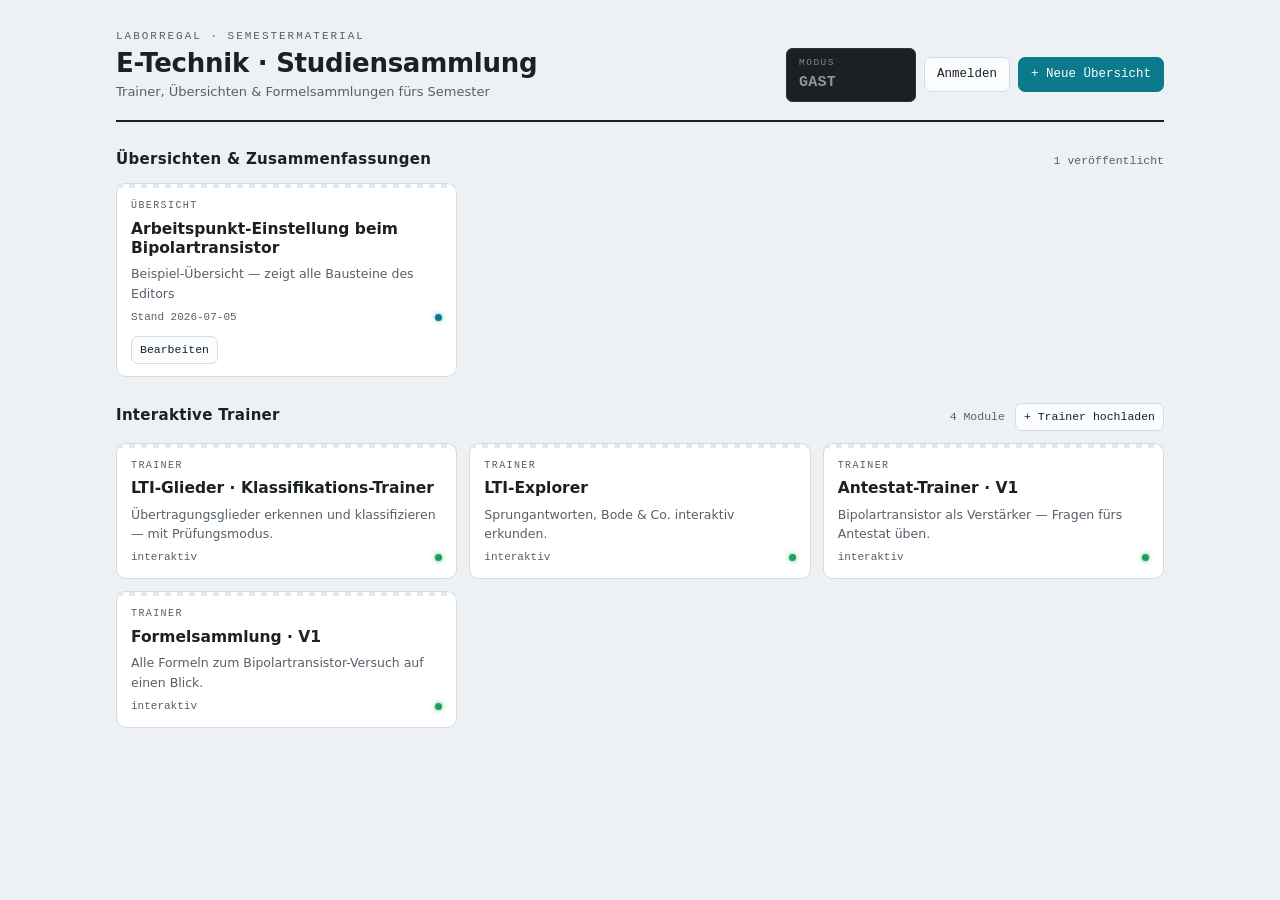
==== index.html @ 721b1efc "upload" ====
<!DOCTYPE html>
<html lang="de">
<head>
<meta charset="UTF-8">
<meta name="viewport" content="width=device-width, initial-scale=1.0">
<title>Studiensammlung · Portal</title>
<link rel="stylesheet" href="stil.css">
<script src="config.js"></script>
<script src="sammlung.js" defer></script>
</head>
<body>
<div class="wrap">

  <header class="top">
    <div class="brand">
      <p class="eyebrow">Laborregal · Semestermaterial</p>
      <h1 id="portalTitel">Studiensammlung</h1>
      <div class="sub" id="portalUntertitel"></div>
    </div>
    <div class="kopf-aktionen">
      <div class="readout aus" id="statusReadout">
        <span class="rlabel">Modus</span>
        <span class="rval" id="statusWert">GAST</span>
      </div>
      <button class="btn" id="btnLogin">Anmelden</button>
      <a class="btn primaer" id="btnNeu" href="editor.html" hidden>+ Neue Übersicht</a>
    </div>
  </header>

  <!-- Übersichten -->
  <section class="abschnitt">
    <div class="abschnitt-kopf">
      <h2>Übersichten &amp; Zusammenfassungen</h2>
      <span class="zaehler" id="zaehlerDocs"></span>
    </div>
    <div class="raster" id="rasterDocs"></div>
    <div class="leer" id="leerDocs" hidden>
      Noch keine Übersichten veröffentlicht.
      <span class="nur-admin" hidden> Melde dich an und klicke auf <strong>+ Neue Übersicht</strong>, um die erste zu bauen.</span>
    </div>
  </section>

  <!-- Lokale Entwürfe (nur sichtbar wenn vorhanden) -->
  <section class="abschnitt" id="abschnittEntwuerfe" hidden>
    <div class="abschnitt-kopf">
      <h2>Entwürfe auf diesem Gerät</h2>
      <span class="zaehler" id="zaehlerEntwuerfe"></span>
    </div>
    <div class="raster" id="rasterEntwuerfe"></div>
  </section>

  <!-- Trainer -->
  <section class="abschnitt">
    <div class="abschnitt-kopf">
      <h2>Interaktive Trainer</h2>
      <div style="display:flex;gap:10px;align-items:baseline">
        <span class="zaehler" id="zaehlerTrainer"></span>
        <button class="btn klein nur-admin" id="btnTrainerUpload" hidden>+ Trainer hochladen</button>
      </div>
    </div>
    <div class="raster" id="rasterTrainer"></div>
    <div class="leer" id="leerTrainer" hidden>
      Keine Trainer gefunden. Lege HTML-Dateien im Ordner <code>trainer/</code> ab und
      trage sie in <code>trainer/manifest.json</code> ein — oder lade sie nach dem Anmelden direkt hier hoch.
    </div>
  </section>

  <div class="hinweis kein-druck" id="hostHinweis" hidden>
    Diese Seite wurde direkt als Datei geöffnet — Inhalte aus <code>docs-data/</code> und
    <code>trainer/manifest.json</code> können so nicht geladen werden. Öffne die Sammlung über den
    Hosting-Link (z.&nbsp;B. GitHub Pages) oder starte lokal einen Mini-Server.
  </div>

</div>

<!-- Login-Dialog -->
<dialog id="dlgLogin">
  <h2>Anmelden</h2>
  <p id="loginText"></p>
  <label for="tokenInput">GitHub-Token</label>
  <input type="password" id="tokenInput" placeholder="github_pat_…" autocomplete="off">
  <div class="hinweis">
    Token erstellen: GitHub → Settings → Developer settings → <strong>Fine-grained tokens</strong> →
    „Generate new token" → nur dieses Repository auswählen → Berechtigung
    <strong>Contents: Read and write</strong>. Der Token bleibt ausschließlich in diesem Browser gespeichert.
  </div>
  <div class="hinweis fehler" id="loginFehler" hidden></div>
  <div class="dialog-fuss">
    <button class="btn" id="btnLoginAbbruch">Abbrechen</button>
    <button class="btn gefahr" id="btnLogout" hidden>Abmelden</button>
    <button class="btn primaer" id="btnLoginOk">Anmelden</button>
  </div>
</dialog>

<!-- Trainer-Upload-Dialog -->
<dialog id="dlgUpload">
  <h2>Trainer hochladen</h2>
  <p>Die HTML-Datei wird in den Ordner <code>trainer/</code> des Repositorys übernommen und
     erscheint danach automatisch im Portal. Gehören mehrere Dateien zusammen (z.&nbsp;B. eine
     <code>.js</code>-Datei), lade sie nacheinander hoch — nur die HTML-Datei braucht Titel und Beschreibung.</p>
  <label for="uplDatei">Datei</label>
  <input type="file" id="uplDatei" accept=".html,.htm,.js,.css,.json,.svg,.png">
  <label for="uplTitel">Titel (für die Kachel)</label>
  <input type="text" id="uplTitel" placeholder="z. B. Antestat-Trainer V2">
  <label for="uplBeschreibung">Kurzbeschreibung</label>
  <input type="text" id="uplBeschreibung" placeholder="Worum geht's?">
  <div class="hinweis fehler" id="uplFehler" hidden></div>
  <div class="hinweis ok-meldung" id="uplOk" hidden></div>
  <div class="dialog-fuss">
    <button class="btn" id="btnUplAbbruch">Schließen</button>
    <button class="btn primaer" id="btnUplOk">Hochladen</button>
  </div>
</dialog>

<script defer>
document.addEventListener("DOMContentLoaded", async () => {
  const S = window.Sammlung, C = S.CFG;
  const $ = id => document.getElementById(id);

  $("portalTitel").textContent = C.titel || "Studiensammlung";
  $("portalUntertitel").textContent = C.untertitel || "";
  document.title = (C.titel || "Studiensammlung") + " · Portal";

  if (location.protocol === "file:") $("hostHinweis").hidden = false;

  /* ---------- Status / Adminmodus ---------- */
  function statusZeigen(){
    const admin = S.eingeloggt();
    $("statusWert").textContent = admin ? (S.repoKonfiguriert() ? "ADMIN" : "LOKAL") : "GAST";
    $("statusReadout").classList.toggle("aus", !admin);
    $("btnLogin").textContent = admin ? "Angemeldet ✓" : "Anmelden";
    $("btnNeu").hidden = !admin;
    document.querySelectorAll(".nur-admin").forEach(e => e.hidden = !admin);
  }

  /* ---------- Übersichten laden ---------- */
  const idx = await S.indexLaden();
  const rD = $("rasterDocs");
  idx.docs.forEach(d => {
    const a = document.createElement("a");
    a.className = "karte doc";
    a.href = "viewer.html?doc=" + encodeURIComponent(d.id);
    a.innerHTML = `
      <span class="modul">Übersicht</span>
      <h3>${S.esc(d.titel)}</h3>
      <p>${S.esc(d.untertitel || "")}</p>
      <div class="fuss"><span>Stand ${S.esc(d.stand || "")}</span><span class="led"></span></div>
      <div class="karten-werkzeuge nur-admin" hidden>
        <a class="btn klein" href="editor.html?doc=${encodeURIComponent(d.id)}">Bearbeiten</a>
      </div>`;
    a.querySelectorAll(".karten-werkzeuge a").forEach(x => x.addEventListener("click", e => e.stopPropagation()));
    rD.appendChild(a);
  });
  $("zaehlerDocs").textContent = idx.docs.length + " veröffentlicht";
  $("leerDocs").hidden = idx.docs.length > 0;

  /* ---------- Lokale Entwürfe ---------- */
  const entwuerfe = Object.values(S.lokaleDocs()).filter(d => !idx.docs.some(x => x.id === d.id));
  if (entwuerfe.length){
    $("abschnittEntwuerfe").hidden = false;
    $("zaehlerEntwuerfe").textContent = entwuerfe.length + " nur in diesem Browser";
    const rE = $("rasterEntwuerfe");
    entwuerfe.forEach(d => {
      const a = document.createElement("a");
      a.className = "karte doc entwurf";
      a.href = "editor.html?doc=" + encodeURIComponent(d.id);
      a.innerHTML = `
        <span class="modul">Entwurf</span>
        <h3>${S.esc(d.titel || "Ohne Titel")}</h3>
        <p>${S.esc(d.untertitel || "")}</p>
        <div class="fuss"><span>Stand ${S.esc(d.stand || "")}</span><span class="led"></span></div>`;
      rE.appendChild(a);
    });
  }

  /* ---------- Trainer laden ---------- */
  const man = await S.manifestLaden();
  const rT = $("rasterTrainer");
  man.trainer.forEach(t => {
    const a = document.createElement("a");
    a.className = "karte";
    a.href = t.datei;
    a.innerHTML = `
      <span class="modul">Trainer</span>
      <h3>${S.esc(t.titel)}</h3>
      <p>${S.esc(t.beschreibung || "")}</p>
      <div class="fuss"><span>interaktiv</span><span class="led"></span></div>`;
    rT.appendChild(a);
  });
  $("zaehlerTrainer").textContent = man.trainer.length + " Module";
  $("leerTrainer").hidden = man.trainer.length > 0;

  /* ---------- Login ---------- */
  const dlg = $("dlgLogin");
  $("btnLogin").addEventListener("click", () => {
    $("loginText").textContent = S.repoKonfiguriert()
      ? `Repository: ${C.owner}/${C.repo}. Mit deinem Token kannst du Übersichten veröffentlichen und Trainer hochladen.`
      : "Es ist noch kein Repository in config.js eingetragen — du kannst dich trotzdem anmelden und im Lokal-Modus Entwürfe bauen.";
    $("btnLogout").hidden = !S.eingeloggt();
    $("loginFehler").hidden = true;
    $("tokenInput").value = "";
    dlg.showModal();
  });
  $("btnLoginAbbruch").addEventListener("click", () => dlg.close());
  $("btnLogout").addEventListener("click", () => { S.setToken(""); statusZeigen(); dlg.close(); });
  $("btnLoginOk").addEventListener("click", async () => {
    const t = $("tokenInput").value.trim();
    if (!t){ zeigFehler("Bitte Token einfügen."); return; }
    if (S.repoKonfiguriert()){
      $("btnLoginOk").disabled = true;
      const chk = await S.tokenPruefen(t).catch(e => ({ok:false, grund:String(e)}));
      $("btnLoginOk").disabled = false;
      if (!chk.ok){ zeigFehler(chk.grund); return; }
    }
    S.setToken(t); statusZeigen(); dlg.close();
  });
  function zeigFehler(msg){ const f = $("loginFehler"); f.textContent = msg; f.hidden = false; }

  /* ---------- Trainer-Upload ---------- */
  const dlgU = $("dlgUpload");
  $("btnTrainerUpload").addEventListener("click", () => {
    $("uplFehler").hidden = true; $("uplOk").hidden = true;
    dlgU.showModal();
  });
  $("btnUplAbbruch").addEventListener("click", () => dlgU.close());
  $("btnUplOk").addEventListener("click", async () => {
    const f = $("uplDatei").files[0];
    if (!f){ $("uplFehler").textContent = "Bitte eine Datei auswählen."; $("uplFehler").hidden = false; return; }
    $("btnUplOk").disabled = true; $("uplFehler").hidden = true;
    try{
      const istHtml = /\.html?$/i.test(f.name);
      await S.trainerHochladen(f, istHtml ? ($("uplTitel").value.trim() || f.name) : null,
                               istHtml ? $("uplBeschreibung").value.trim() : null);
      // Nicht-HTML-Dateien nur ablegen, nicht ins Manifest — trainerHochladen trägt immer ein,
      // daher für Begleitdateien Hinweis geben:
      $("uplOk").textContent = `„${f.name}" wurde hochgeladen. GitHub Pages braucht 1–2 Minuten, bis es live ist.`;
      $("uplOk").hidden = false;
    }catch(e){
      $("uplFehler").textContent = e.message; $("uplFehler").hidden = false;
    }finally{
      $("btnUplOk").disabled = false;
    }
  });

  statusZeigen();
});
</script>
</body>
</html>
---- stil.css ----
/* ============================================================
   stil.css — Labor-Ästhetik der bestehenden Trainer,
   fortgeführt für Portal, Editor, Viewer & PDF-Druck
   ============================================================ */
:root{
  --paper:#eef1f4; --panel:#ffffff; --ink:#1a2024; --ink-soft:#55606a;
  --line:#d4dbe2; --grid:#e3e8ed;
  --trace:#17a35b; --trace-dk:#0f7c44;
  --teal:#0b7a8c; --teal-2:#0e94aa;
  --amber:#d98a1f; --amber-bg:#fcf3e2;
  --red:#d6453d; --red-bg:#fbeae9;
  --green-bg:#e6f6ee; --violet:#5f3dc4; --violet-bg:#f6f3fd;
  --mono:'JetBrains Mono',ui-monospace,'SF Mono',Menlo,Consolas,'Liberation Mono',monospace;
  --sans:ui-sans-serif,system-ui,'Segoe UI',Roboto,Helvetica,Arial,sans-serif;
  --r:10px;
}
*{box-sizing:border-box}
html,body{margin:0;padding:0}
body{
  background:var(--paper); color:var(--ink); font-family:var(--sans);
  font-size:15px; line-height:1.55; -webkit-font-smoothing:antialiased;
}
.wrap{max-width:1080px;margin:0 auto;padding:0 16px 72px}
a{color:var(--teal)}
button{font:inherit}
:focus-visible{outline:2px solid var(--teal); outline-offset:2px}

/* ---------- Kopfzeile ---------- */
header.top{
  display:flex;align-items:flex-end;justify-content:space-between;gap:16px;flex-wrap:wrap;
  padding:28px 0 18px;border-bottom:2px solid var(--ink);margin-bottom:20px;
}
.brand .eyebrow{font-family:var(--mono);font-size:11px;letter-spacing:.18em;text-transform:uppercase;color:var(--ink-soft);margin:0 0 4px}
.brand h1{margin:0;font-size:26px;font-weight:800;letter-spacing:-.01em;line-height:1.1}
.brand .sub{font-size:13px;color:var(--ink-soft);margin-top:4px}
.kopf-aktionen{display:flex;gap:8px;align-items:center;flex-wrap:wrap}

/* DMM-Readout als Status-Anzeige */
.readout{
  font-family:var(--mono);background:var(--ink);color:var(--trace);
  border-radius:7px;padding:8px 13px;min-width:130px;
  box-shadow:inset 0 0 0 1px #2c343b;
}
.readout .rlabel{font-size:9.5px;letter-spacing:.16em;text-transform:uppercase;color:#7c8b86;display:block}
.readout .rval{font-size:15px;font-weight:700;letter-spacing:.02em}
.readout.aus{color:#8b969f}

/* ---------- Buttons & Chips ---------- */
.btn{
  font-family:var(--mono);font-size:12.5px;border:1px solid var(--line);background:#fbfcfd;
  color:var(--ink);padding:7px 12px;border-radius:7px;cursor:pointer;transition:all .12s;
  text-decoration:none;display:inline-flex;align-items:center;gap:6px;
}
.btn:hover{border-color:#b9c2cc;background:#f2f6f8}
.btn.primaer{background:var(--teal);border-color:var(--teal);color:#fff}
.btn.primaer:hover{background:var(--teal-2)}
.btn.gruen{background:var(--trace-dk);border-color:var(--trace-dk);color:#fff}
.btn.gefahr{color:var(--red);border-color:#eccfcd}
.btn.gefahr:hover{background:var(--red-bg)}
.btn.klein{padding:4px 8px;font-size:11.5px}
.btn:disabled{opacity:.45;cursor:not-allowed}

/* ---------- Abschnitte & Kartenraster ---------- */
.abschnitt{margin:26px 0}
.abschnitt-kopf{display:flex;align-items:baseline;justify-content:space-between;gap:12px;flex-wrap:wrap;margin-bottom:12px}
.abschnitt-kopf h2{margin:0;font-size:15px;font-weight:800;letter-spacing:.02em}
.abschnitt-kopf .zaehler{font-family:var(--mono);font-size:11.5px;color:var(--ink-soft)}

.raster{display:grid;grid-template-columns:repeat(auto-fill,minmax(255px,1fr));gap:12px}

/* Gerätekarte — jede Kachel wie ein Einschub-Modul im Laborregal */
.karte{
  position:relative;background:var(--panel);border:1px solid var(--line);border-radius:var(--r);
  padding:14px 14px 12px;display:flex;flex-direction:column;gap:6px;min-height:118px;
  text-decoration:none;color:var(--ink);transition:border-color .12s, transform .12s;
}
.karte::before{ /* "Befestigungsschiene" oben */
  content:"";position:absolute;inset:0 0 auto 0;height:4px;border-radius:var(--r) var(--r) 0 0;
  background:repeating-linear-gradient(90deg,var(--grid) 0 6px,transparent 6px 12px);
}
.karte:hover{border-color:var(--teal);transform:translateY(-1px)}
.karte .modul{font-family:var(--mono);font-size:10px;letter-spacing:.14em;text-transform:uppercase;color:var(--ink-soft)}
.karte h3{margin:0;font-size:15.5px;font-weight:750;line-height:1.25}
.karte p{margin:0;font-size:12.5px;color:var(--ink-soft);flex:1}
.karte .fuss{display:flex;justify-content:space-between;align-items:center;font-family:var(--mono);font-size:11px;color:var(--ink-soft)}
.karte .led{width:7px;height:7px;border-radius:50%;background:var(--trace);box-shadow:0 0 5px rgba(23,163,91,.7)}
.karte.doc .led{background:var(--teal);box-shadow:0 0 5px rgba(11,122,140,.6)}
.karte.entwurf .led{background:var(--amber);box-shadow:0 0 5px rgba(217,138,31,.6)}
.karten-werkzeuge{display:flex;gap:6px;margin-top:4px}

.leer{
  border:1.5px dashed var(--line);border-radius:var(--r);padding:22px;text-align:center;
  color:var(--ink-soft);font-size:13px;background:#f7f9fa;
}

/* ---------- Dialog ---------- */
dialog{
  border:1px solid var(--line);border-radius:12px;background:var(--panel);color:var(--ink);
  max-width:480px;width:calc(100vw - 40px);padding:20px;box-shadow:0 18px 50px rgba(20,30,40,.25);
}
dialog::backdrop{background:rgba(26,32,36,.45)}
dialog h2{margin:0 0 6px;font-size:17px}
dialog p{font-size:13px;color:var(--ink-soft);margin:8px 0}
dialog label{display:block;font-family:var(--mono);font-size:11px;letter-spacing:.08em;text-transform:uppercase;color:var(--ink-soft);margin:12px 0 4px}
dialog input[type=text],dialog input[type=password],dialog textarea{
  width:100%;border:1px solid var(--line);border-radius:7px;padding:8px 10px;font:inherit;background:#fbfcfd;
}
.dialog-fuss{display:flex;justify-content:flex-end;gap:8px;margin-top:16px}
.hinweis{font-size:12px;color:var(--ink-soft);background:#f2f6f8;border:1px solid var(--grid);border-radius:7px;padding:8px 10px;margin-top:10px}
.fehler{color:var(--red);background:var(--red-bg);border-color:#eccfcd}
.ok-meldung{color:var(--trace-dk);background:var(--green-bg);border-color:#bfe6d0}
code{font-family:var(--mono);font-size:.92em;background:#f2f6f8;border:1px solid var(--grid);border-radius:4px;padding:1px 4px}

/* ============================================================
   Übersichts-"Blatt" — geteilt von Editor, Viewer und Druck
   ============================================================ */
.blatt{
  background:#fff;border:1px solid var(--line);border-radius:4px;
  box-shadow:0 2px 14px rgba(20,30,40,.08);
  max-width:820px;margin:0 auto;padding:52px 58px 64px;
}
@media (max-width:640px){ .blatt{padding:28px 20px 40px} }
.blatt-kopf{border-bottom:2px solid var(--ink);padding-bottom:14px;margin-bottom:22px}
.blatt-kopf .eyebrow{font-family:var(--mono);font-size:10.5px;letter-spacing:.16em;text-transform:uppercase;color:var(--ink-soft)}
.blatt-kopf h1{margin:4px 0 0;font-size:26px;font-weight:800;letter-spacing:-.01em;line-height:1.15}
.blatt-kopf .untertitel{margin:6px 0 0;color:var(--ink-soft);font-size:14px}

.blk{margin:0 0 14px}
.blk h2{font-size:19px;margin:26px 0 8px;padding-bottom:5px;border-bottom:1.5px solid var(--grid);font-weight:800}
.blk h3{font-size:15.5px;margin:18px 0 6px;font-weight:750}
.blk p{margin:0}
.blk ul,.blk ol{margin:0;padding-left:24px}
.blk li{margin:3px 0}
.blk mark{background:#fff3bf;padding:0 2px;border-radius:2px}
.blk hr{border:0;border-top:1.5px dashed var(--line);margin:20px 0}

.formel{
  font-family:var(--mono);font-size:15px;text-align:center;
  background:#f7f9fa;border:1px solid var(--grid);border-radius:7px;
  padding:14px 16px;overflow-x:auto;
}
.formel sub,.formel sup{font-size:.68em}

.tabelle-huelle{overflow-x:auto}
.blk table{border-collapse:collapse;width:100%;font-size:13.5px}
.blk th,.blk td{border:1px solid var(--line);padding:6px 10px;text-align:left;vertical-align:top}
.blk th{background:#f2f6f8;font-weight:700;font-family:var(--mono);font-size:12px}
.blk tr:nth-child(even) td{background:#fafbfc}

.box{border:1px solid;border-radius:8px;padding:11px 13px;font-size:13.5px}
.box-label{font-family:var(--mono);font-size:10.5px;letter-spacing:.14em;text-transform:uppercase;font-weight:700;margin-bottom:4px}
.box-info{background:#eef7f9;border-color:#c4dfe5}.box-info .box-label{color:var(--teal)}
.box-merke{background:var(--green-bg);border-color:#bfe6d0}.box-merke .box-label{color:var(--trace-dk)}
.box-achtung{background:var(--amber-bg);border-color:#ecd6ae}.box-achtung .box-label{color:var(--amber)}
.box-beispiel{background:var(--violet-bg);border-color:#d0c4f0}.box-beispiel .box-label{color:var(--violet)}

.spalten{display:grid;grid-template-columns:1fr 1fr;gap:18px}
@media (max-width:560px){.spalten{grid-template-columns:1fr}}

.blk figure{margin:0;text-align:center}
.blk figure img{max-width:100%;border:1px solid var(--grid);border-radius:6px}
.blk figcaption{font-family:var(--mono);font-size:11.5px;color:var(--ink-soft);margin-top:6px}

/* ---------- Druck / PDF ---------- */
@page{ size:A4; margin:16mm 15mm 18mm; }
@media print{
  body{background:#fff}
  .kein-druck{display:none !important}
  .wrap{max-width:none;padding:0}
  .blatt{border:0;box-shadow:none;border-radius:0;max-width:none;padding:0;margin:0}
  .blk h2{break-after:avoid}
  .blk h3{break-after:avoid}
  .box,.formel,.blk figure,.blk table tr{break-inside:avoid}
  a{color:inherit;text-decoration:none}
}

@media (prefers-reduced-motion: reduce){
  *{transition:none !important;animation:none !important}
}
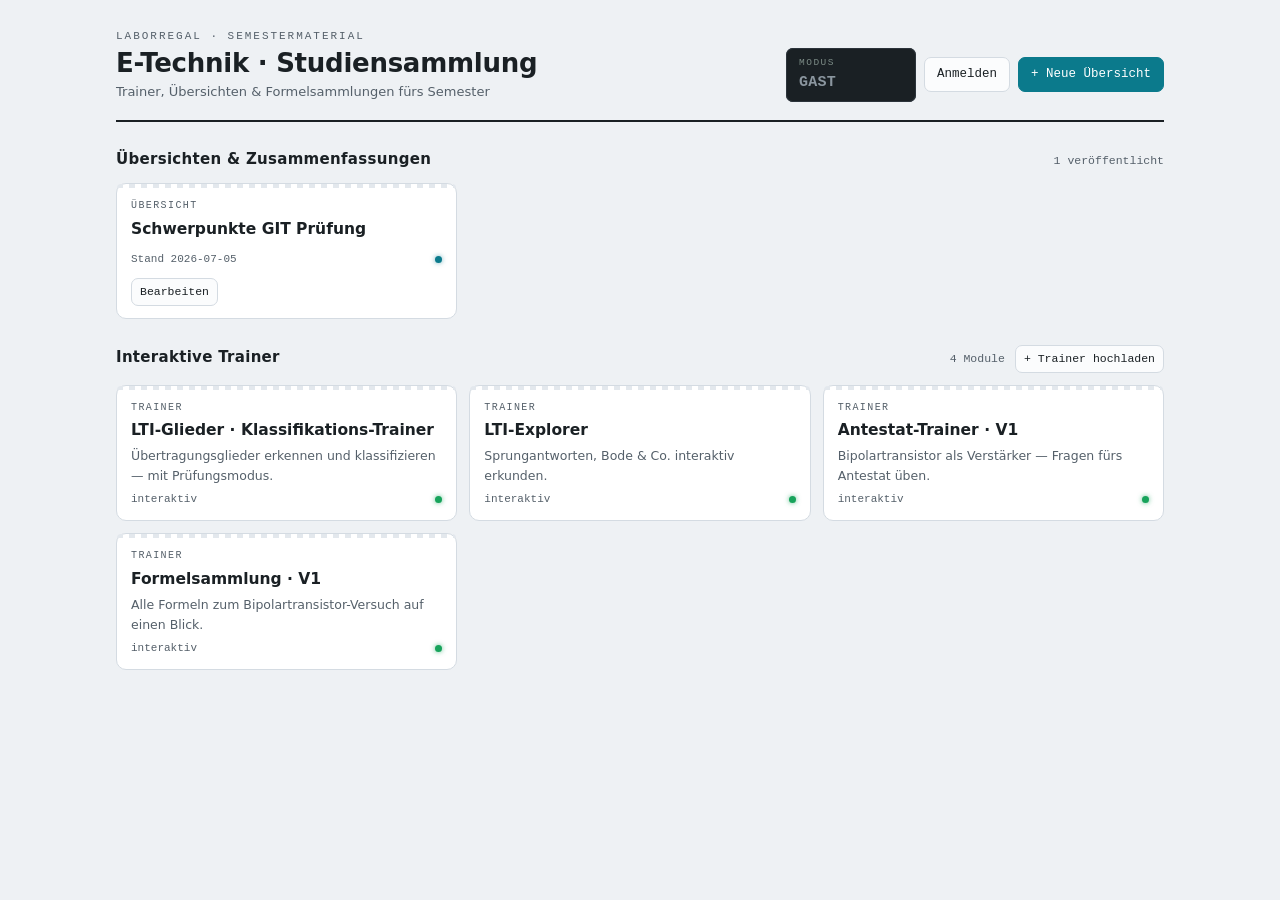
==== commit 13cba846: "Update (Code)" ====
--- a/index.html
+++ b/index.html
@@ -4,9 +4,9 @@
 <meta charset="UTF-8">
 <meta name="viewport" content="width=device-width, initial-scale=1.0">
 <title>Studiensammlung · Portal</title>
-<link rel="stylesheet" href="stil.css">
-<script src="config.js"></script>
-<script src="sammlung.js" defer></script>
+<link rel="stylesheet" href="stil.css?v=5">
+<script src="config.js?v=5"></script>
+<script src="sammlung.js?v=5" defer></script>
 </head>
 <body>
 <div class="wrap">
@@ -133,62 +133,70 @@
     document.querySelectorAll(".nur-admin").forEach(e => e.hidden = !admin);
   }
 
-  /* ---------- Übersichten laden ---------- */
-  const idx = await S.indexLaden();
-  const rD = $("rasterDocs");
-  idx.docs.forEach(d => {
-    const a = document.createElement("a");
-    a.className = "karte doc";
-    a.href = "viewer.html?doc=" + encodeURIComponent(d.id);
-    a.innerHTML = `
-      <span class="modul">Übersicht</span>
-      <h3>${S.esc(d.titel)}</h3>
-      <p>${S.esc(d.untertitel || "")}</p>
-      <div class="fuss"><span>Stand ${S.esc(d.stand || "")}</span><span class="led"></span></div>
-      <div class="karten-werkzeuge nur-admin" hidden>
-        <a class="btn klein" href="editor.html?doc=${encodeURIComponent(d.id)}">Bearbeiten</a>
-      </div>`;
-    a.querySelectorAll(".karten-werkzeuge a").forEach(x => x.addEventListener("click", e => e.stopPropagation()));
-    rD.appendChild(a);
-  });
-  $("zaehlerDocs").textContent = idx.docs.length + " veröffentlicht";
-  $("leerDocs").hidden = idx.docs.length > 0;
-
-  /* ---------- Lokale Entwürfe ---------- */
-  const entwuerfe = Object.values(S.lokaleDocs()).filter(d => !idx.docs.some(x => x.id === d.id));
-  if (entwuerfe.length){
-    $("abschnittEntwuerfe").hidden = false;
-    $("zaehlerEntwuerfe").textContent = entwuerfe.length + " nur in diesem Browser";
-    const rE = $("rasterEntwuerfe");
-    entwuerfe.forEach(d => {
+  /* ---------- Übersichten: sofort anzeigen, im Hintergrund auffrischen ---------- */
+  function renderDocs(idx){
+    const rD = $("rasterDocs");
+    rD.innerHTML = "";
+    idx.docs.forEach(d => {
       const a = document.createElement("a");
-      a.className = "karte doc entwurf";
-      a.href = "editor.html?doc=" + encodeURIComponent(d.id);
+      a.className = "karte doc";
+      a.href = "viewer.html?doc=" + encodeURIComponent(d.id);
       a.innerHTML = `
-        <span class="modul">Entwurf</span>
-        <h3>${S.esc(d.titel || "Ohne Titel")}</h3>
+        <span class="modul">Übersicht</span>
+        <h3>${S.esc(d.titel)}</h3>
         <p>${S.esc(d.untertitel || "")}</p>
-        <div class="fuss"><span>Stand ${S.esc(d.stand || "")}</span><span class="led"></span></div>`;
-      rE.appendChild(a);
+        <div class="fuss"><span>Stand ${S.esc(d.stand || "")}</span><span class="led"></span></div>
+        <div class="karten-werkzeuge nur-admin" hidden>
+          <a class="btn klein" href="editor.html?doc=${encodeURIComponent(d.id)}">Bearbeiten</a>
+        </div>`;
+      a.querySelectorAll(".karten-werkzeuge a").forEach(x => x.addEventListener("click", e => e.stopPropagation()));
+      rD.appendChild(a);
     });
+    $("zaehlerDocs").textContent = idx.docs.length + " veröffentlicht";
+    $("leerDocs").hidden = idx.docs.length > 0;
+
+    // Lokale Entwürfe (nur die, die nicht veröffentlicht sind)
+    const entwuerfe = Object.values(S.lokaleDocs()).filter(d => !idx.docs.some(x => x.id === d.id));
+    $("abschnittEntwuerfe").hidden = !entwuerfe.length;
+    if (entwuerfe.length){
+      $("zaehlerEntwuerfe").textContent = entwuerfe.length + " nur in diesem Browser";
+      const rE = $("rasterEntwuerfe");
+      rE.innerHTML = "";
+      entwuerfe.forEach(d => {
+        const a = document.createElement("a");
+        a.className = "karte doc entwurf";
+        a.href = "editor.html?doc=" + encodeURIComponent(d.id);
+        a.innerHTML = `
+          <span class="modul">Entwurf</span>
+          <h3>${S.esc(d.titel || "Ohne Titel")}</h3>
+          <p>${S.esc(d.untertitel || "")}</p>
+          <div class="fuss"><span>Stand ${S.esc(d.stand || "")}</span><span class="led"></span></div>`;
+        rE.appendChild(a);
+      });
+    }
+    statusZeigen(); // .nur-admin-Sichtbarkeit nach jedem Neuzeichnen anwenden
   }
-
-  /* ---------- Trainer laden ---------- */
-  const man = await S.manifestLaden();
-  const rT = $("rasterTrainer");
-  man.trainer.forEach(t => {
-    const a = document.createElement("a");
-    a.className = "karte";
-    a.href = t.datei;
-    a.innerHTML = `
-      <span class="modul">Trainer</span>
-      <h3>${S.esc(t.titel)}</h3>
-      <p>${S.esc(t.beschreibung || "")}</p>
-      <div class="fuss"><span>interaktiv</span><span class="led"></span></div>`;
-    rT.appendChild(a);
-  });
-  $("zaehlerTrainer").textContent = man.trainer.length + " Module";
-  $("leerTrainer").hidden = man.trainer.length > 0;
+  S.lebendLaden("docs-data/index.json", renderDocs);
+
+  /* ---------- Trainer: sofort anzeigen, im Hintergrund auffrischen ---------- */
+  function renderTrainer(man){
+    const rT = $("rasterTrainer");
+    rT.innerHTML = "";
+    man.trainer.forEach(t => {
+      const a = document.createElement("a");
+      a.className = "karte";
+      a.href = t.datei;
+      a.innerHTML = `
+        <span class="modul">Trainer</span>
+        <h3>${S.esc(t.titel)}</h3>
+        <p>${S.esc(t.beschreibung || "")}</p>
+        <div class="fuss"><span>interaktiv</span><span class="led"></span></div>`;
+      rT.appendChild(a);
+    });
+    $("zaehlerTrainer").textContent = man.trainer.length + " Module";
+    $("leerTrainer").hidden = man.trainer.length > 0;
+  }
+  S.lebendLaden("trainer/manifest.json", renderTrainer);
 
   /* ---------- Login ---------- */
   const dlg = $("dlgLogin");
--- a/stil.css
+++ b/stil.css
@@ -125,10 +125,11 @@
 .blatt-kopf h1{margin:4px 0 0;font-size:26px;font-weight:800;letter-spacing:-.01em;line-height:1.15}
 .blatt-kopf .untertitel{margin:6px 0 0;color:var(--ink-soft);font-size:14px}
 
-.blk{margin:0 0 14px}
-.blk h2{font-size:19px;margin:26px 0 8px;padding-bottom:5px;border-bottom:1.5px solid var(--grid);font-weight:800}
-.blk h3{font-size:15.5px;margin:18px 0 6px;font-weight:750}
-.blk p{margin:0}
+.blk{margin:0 0 14px} /* Fallback; wird pro Block inline überschrieben */
+.blk h2{font-size:19px;margin:12px 0 8px;padding-bottom:5px;border-bottom:1.5px solid var(--grid);font-weight:800}
+.blk h3{font-size:15.5px;margin:6px 0 6px;font-weight:750}
+.blk p,.blk .fliess{margin:0}
+.blk .fliess ul,.blk .fliess ol,.box ul,.box ol,.spalte ul,.spalte ol,.blk td ul,.blk td ol{margin:4px 0}
 .blk ul,.blk ol{margin:0;padding-left:24px}
 .blk li{margin:3px 0}
 .blk mark{background:#fff3bf;padding:0 2px;border-radius:2px}
@@ -157,6 +158,15 @@
 .spalten{display:grid;grid-template-columns:1fr 1fr;gap:18px}
 @media (max-width:560px){.spalten{grid-template-columns:1fr}}
 
+.codeblock{position:relative;background:#f7f9fa;border:1px solid var(--grid);border-radius:7px}
+.codeblock .code-label{position:absolute;top:7px;right:11px;font-family:var(--mono);font-size:10px;letter-spacing:.13em;text-transform:uppercase;color:var(--ink-soft)}
+.codeblock pre{margin:0;padding:12px 14px;overflow-x:auto;font-family:var(--mono);font-size:13px;line-height:1.55;tab-size:2}
+.codeblock code{font-family:inherit}
+.c-kw{color:var(--teal);font-weight:700}
+.c-str{color:var(--trace-dk)}
+.c-com{color:#8a949e;font-style:italic}
+.c-num{color:var(--amber)}
+
 .blk figure{margin:0;text-align:center}
 .blk figure img{max-width:100%;border:1px solid var(--grid);border-radius:6px}
 .blk figcaption{font-family:var(--mono);font-size:11.5px;color:var(--ink-soft);margin-top:6px}
@@ -170,7 +180,7 @@
   .blatt{border:0;box-shadow:none;border-radius:0;max-width:none;padding:0;margin:0}
   .blk h2{break-after:avoid}
   .blk h3{break-after:avoid}
-  .box,.formel,.blk figure,.blk table tr{break-inside:avoid}
+  .box,.formel,.codeblock,.blk figure,.blk table tr{break-inside:avoid}
   a{color:inherit;text-decoration:none}
 }
 
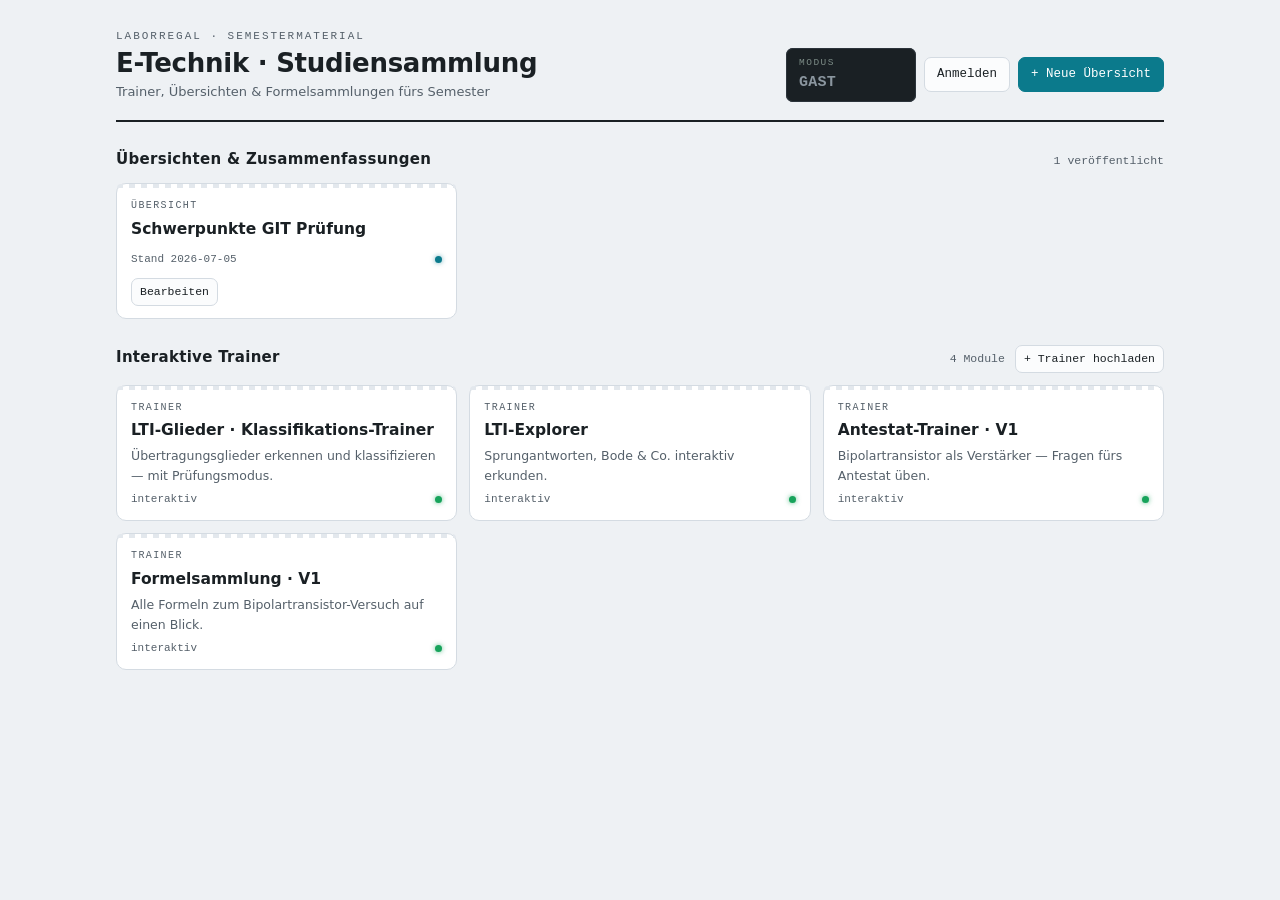
==== commit 75f79062: "Update (Print)" ====
--- a/index.html
+++ b/index.html
@@ -4,9 +4,9 @@
 <meta charset="UTF-8">
 <meta name="viewport" content="width=device-width, initial-scale=1.0">
 <title>Studiensammlung · Portal</title>
-<link rel="stylesheet" href="stil.css?v=5">
-<script src="config.js?v=5"></script>
-<script src="sammlung.js?v=5" defer></script>
+<link rel="stylesheet" href="stil.css?v=6">
+<script src="config.js?v=6"></script>
+<script src="sammlung.js?v=6" defer></script>
 </head>
 <body>
 <div class="wrap">
--- a/stil.css
+++ b/stil.css
@@ -172,12 +172,21 @@
 .blk figcaption{font-family:var(--mono);font-size:11.5px;color:var(--ink-soft);margin-top:6px}
 
 /* ---------- Druck / PDF ---------- */
-@page{ size:A4; margin:16mm 15mm 18mm; }
+/* Seitenrand 0 → der Browser hat keinen Platz mehr für seine Kopf-/Fußzeilen
+   (Datum, Titel, URL) und lässt sie weg. Die Ränder bauen wir selbst:
+   links/rechts über body-Padding, oben/unten über Abstandshalter, die sich
+   dank table-header/footer-group auf JEDER Seite wiederholen. */
+.druck-abstand{display:none}
+@page{ size:A4; margin:0; }
 @media print{
-  body{background:#fff}
+  body{background:#fff;padding:0 15mm}
   .kein-druck{display:none !important}
   .wrap{max-width:none;padding:0}
-  .blatt{border:0;box-shadow:none;border-radius:0;max-width:none;padding:0;margin:0}
+  .blatt{border:0;box-shadow:none;border-radius:0;max-width:none;padding:0;margin:0;display:table;width:100%}
+  .druck-abstand.oben{display:table-header-group}
+  .druck-abstand.unten{display:table-footer-group}
+  .druck-abstand.oben > div{height:13mm}
+  .druck-abstand.unten > div{height:15mm}
   .blk h2{break-after:avoid}
   .blk h3{break-after:avoid}
   .box,.formel,.codeblock,.blk figure,.blk table tr{break-inside:avoid}
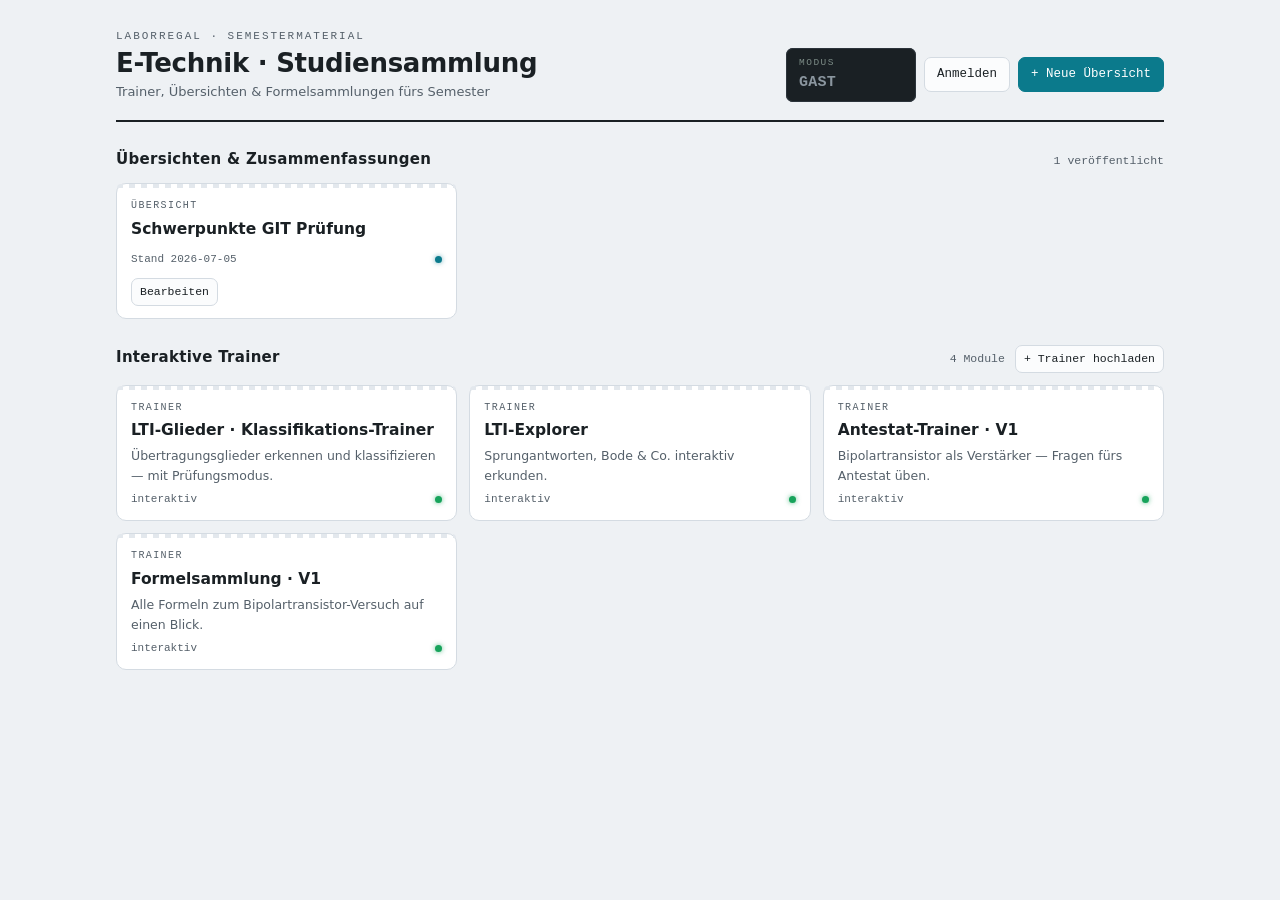
==== commit 098d491f: "Bugfix (codeblock)" ====
--- a/index.html
+++ b/index.html
@@ -4,9 +4,9 @@
 <meta charset="UTF-8">
 <meta name="viewport" content="width=device-width, initial-scale=1.0">
 <title>Studiensammlung · Portal</title>
-<link rel="stylesheet" href="stil.css?v=6">
-<script src="config.js?v=6"></script>
-<script src="sammlung.js?v=6" defer></script>
+<link rel="stylesheet" href="stil.css?v=7">
+<script src="config.js?v=7"></script>
+<script src="sammlung.js?v=7" defer></script>
 </head>
 <body>
 <div class="wrap">
--- a/stil.css
+++ b/stil.css
@@ -161,7 +161,7 @@
 .codeblock{position:relative;background:#f7f9fa;border:1px solid var(--grid);border-radius:7px}
 .codeblock .code-label{position:absolute;top:7px;right:11px;font-family:var(--mono);font-size:10px;letter-spacing:.13em;text-transform:uppercase;color:var(--ink-soft)}
 .codeblock pre{margin:0;padding:12px 14px;overflow-x:auto;font-family:var(--mono);font-size:13px;line-height:1.55;tab-size:2}
-.codeblock code{font-family:inherit}
+.codeblock code{font-family:inherit;font-size:inherit;background:none;border:0;border-radius:0;padding:0;display:block}
 .c-kw{color:var(--teal);font-weight:700}
 .c-str{color:var(--trace-dk)}
 .c-com{color:#8a949e;font-style:italic}
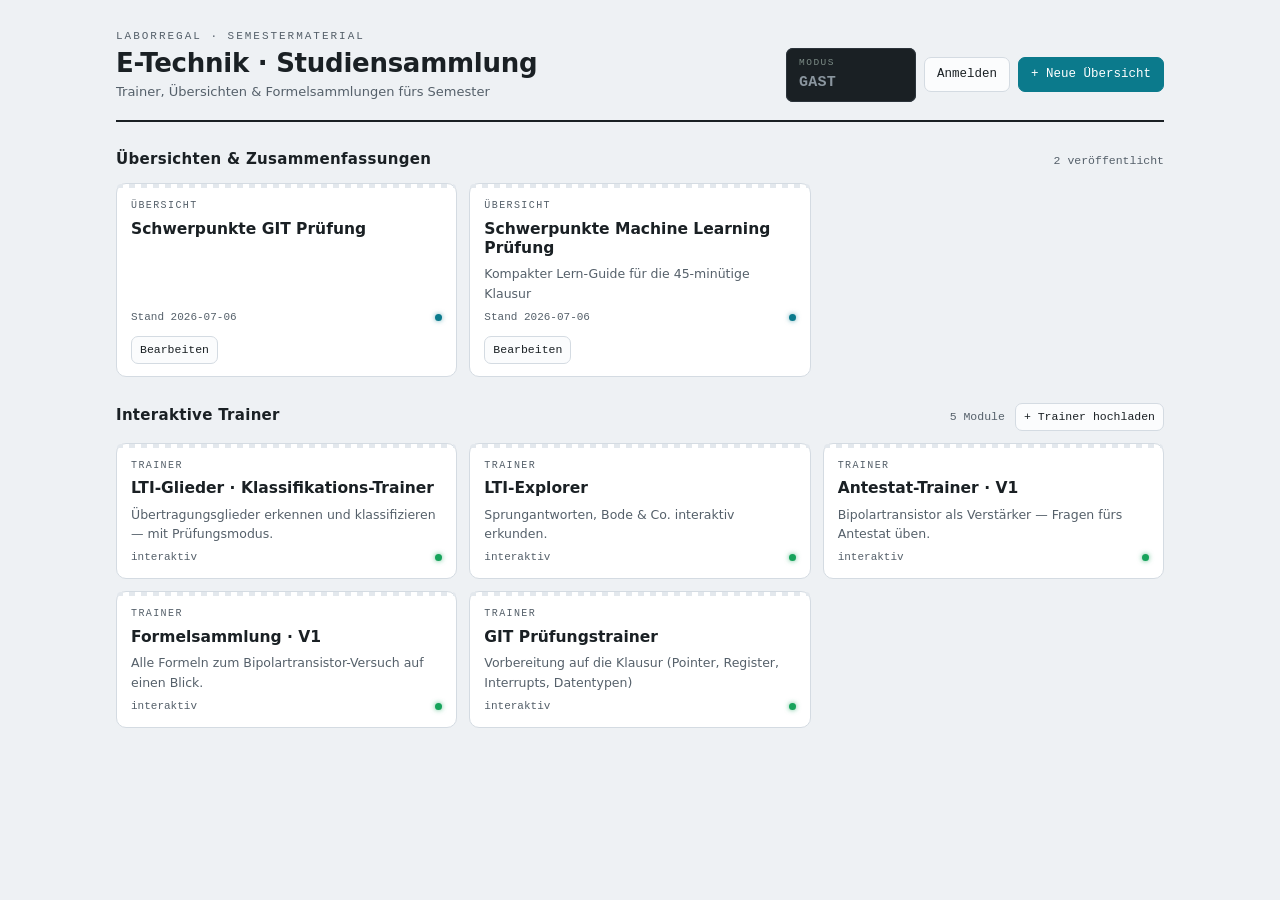
==== commit fd53bd5c: "neue code bausteine" ====
--- a/index.html
+++ b/index.html
@@ -4,9 +4,9 @@
 <meta charset="UTF-8">
 <meta name="viewport" content="width=device-width, initial-scale=1.0">
 <title>Studiensammlung · Portal</title>
-<link rel="stylesheet" href="stil.css?v=7">
-<script src="config.js?v=7"></script>
-<script src="sammlung.js?v=7" defer></script>
+<link rel="stylesheet" href="stil.css?v=8">
+<script src="config.js?v=8"></script>
+<script src="sammlung.js?v=8" defer></script>
 </head>
 <body>
 <div class="wrap">
--- a/stil.css
+++ b/stil.css
@@ -166,6 +166,10 @@
 .c-str{color:var(--trace-dk)}
 .c-com{color:#8a949e;font-style:italic}
 .c-num{color:var(--amber)}
+
+.diagramm{border:1px solid var(--grid);border-radius:7px;overflow:hidden;background:#fcfdfe}
+.code-lauf-huelle{margin-top:6px}
+.code-lauf{width:100%;height:190px;border:1px solid var(--grid);border-radius:7px;background:#fff;resize:vertical;overflow:auto;display:block;margin-top:6px}
 
 .blk figure{margin:0;text-align:center}
 .blk figure img{max-width:100%;border:1px solid var(--grid);border-radius:6px}
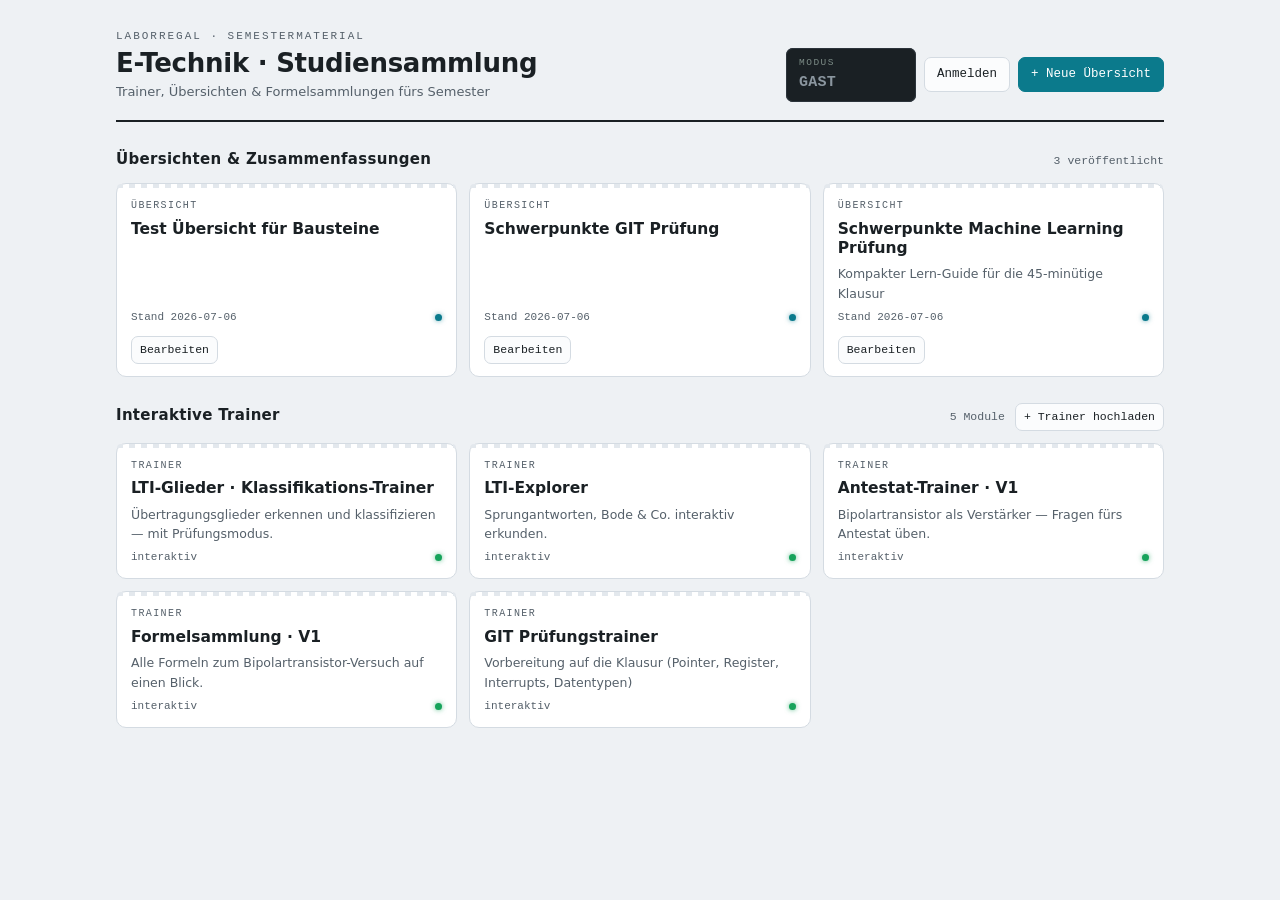
==== commit 2aed5068: "Code Bausteine zum ausführen" ====
--- a/index.html
+++ b/index.html
@@ -4,9 +4,9 @@
 <meta charset="UTF-8">
 <meta name="viewport" content="width=device-width, initial-scale=1.0">
 <title>Studiensammlung · Portal</title>
-<link rel="stylesheet" href="stil.css?v=8">
-<script src="config.js?v=8"></script>
-<script src="sammlung.js?v=8" defer></script>
+<link rel="stylesheet" href="stil.css?v=9">
+<script src="config.js?v=9"></script>
+<script src="sammlung.js?v=9" defer></script>
 </head>
 <body>
 <div class="wrap">
